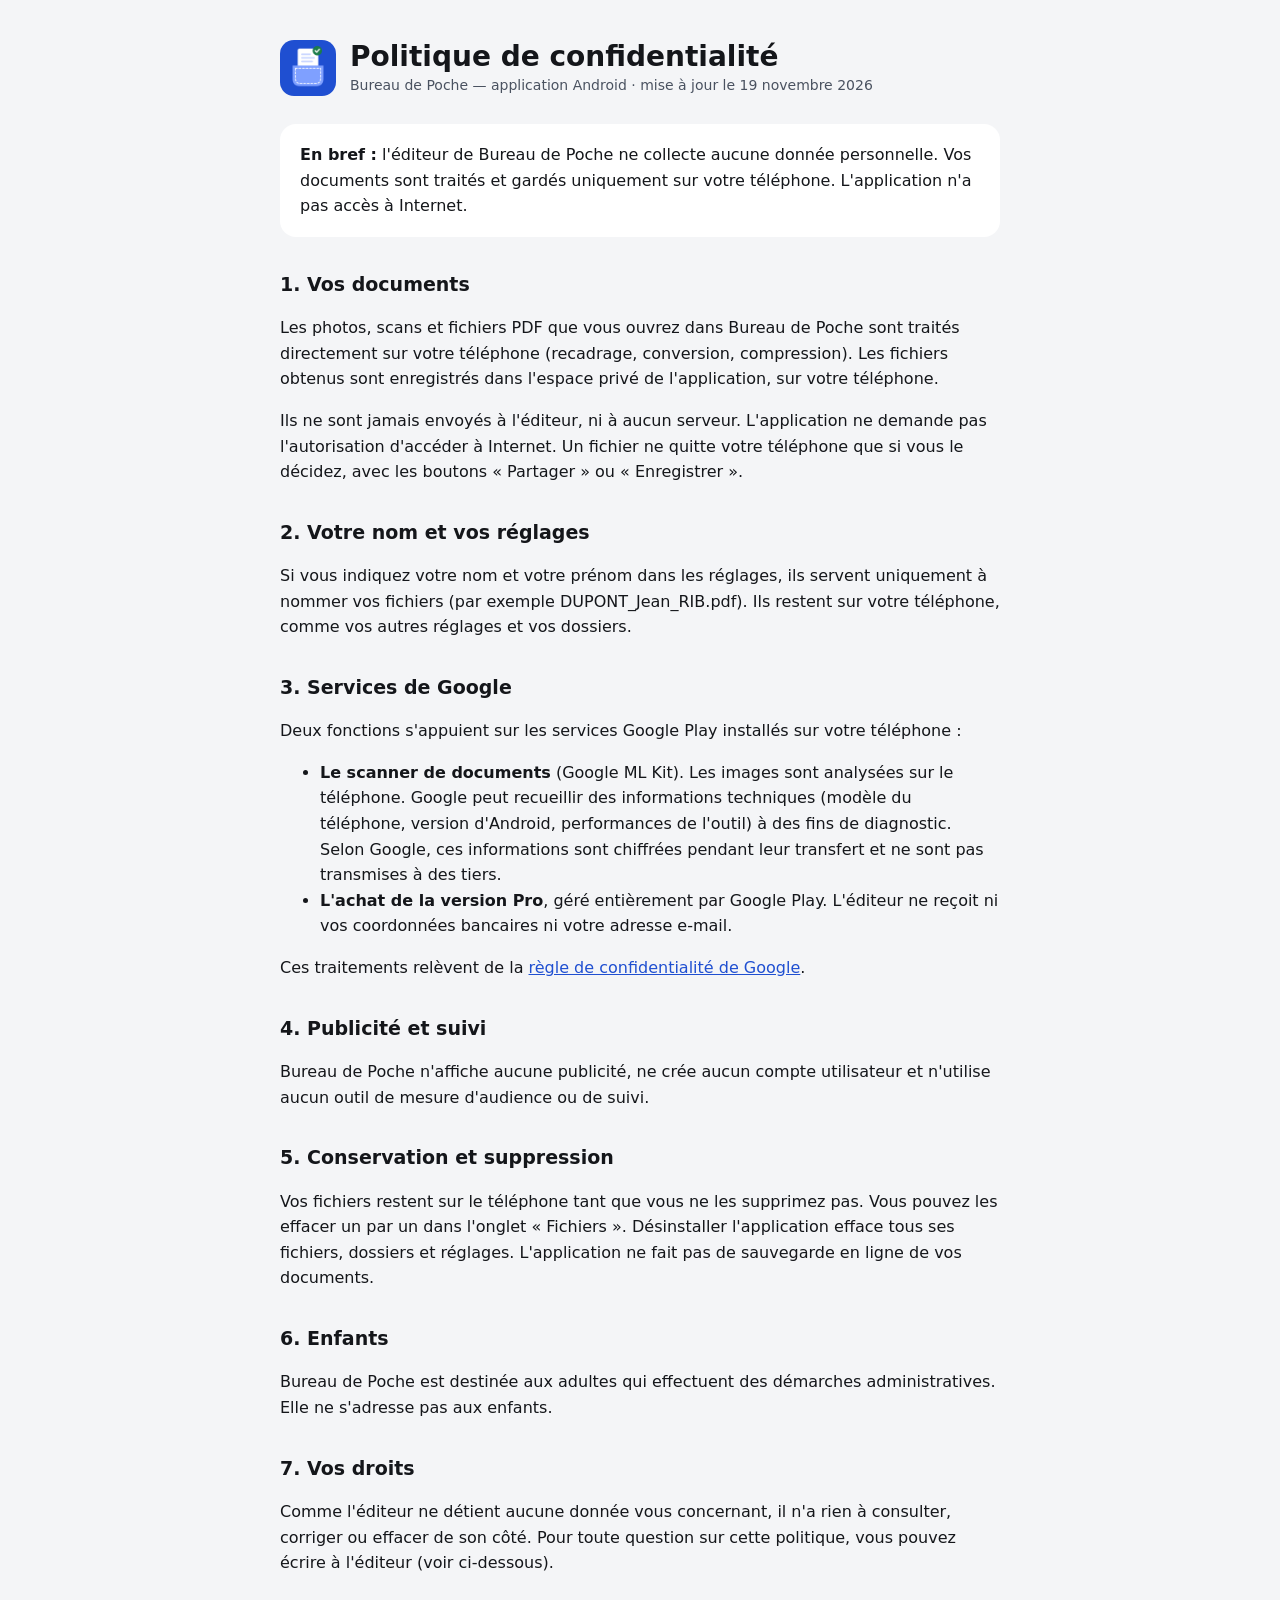
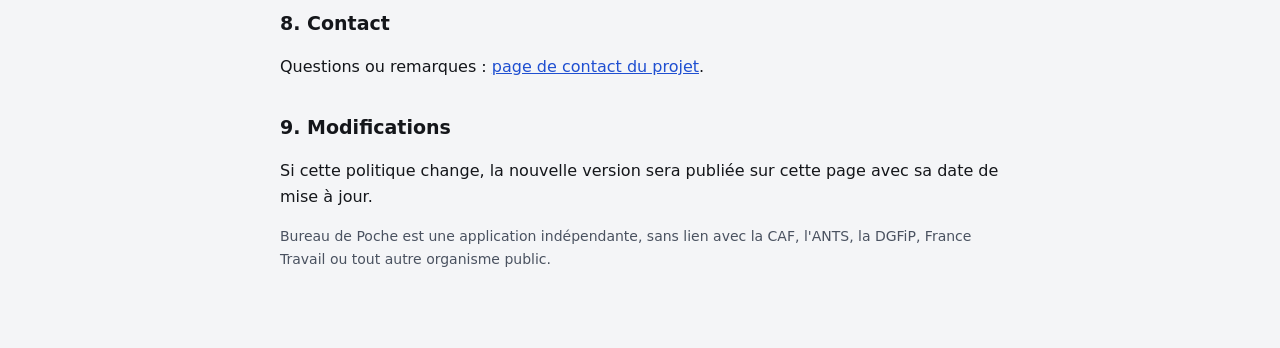
==== docs/confidentialite.html @ 34bbef85 "Politique de confidentialité (GitHub Pages) et visuels du Play Store Co-Authored-By: Claude Opus 5.5" ====
<!doctype html>
<html lang="fr">
<head>
<meta charset="utf-8">
<meta name="viewport" content="width=device-width, initial-scale=1">
<title>Politique de confidentialité — Bureau de Poche</title>
<link rel="stylesheet" href="style.css">
</head>
<body>
<main>
<header><img src="icone.png" alt=""><div><h1>Politique de confidentialité</h1><div class="discret">Bureau de Poche — application Android · mise à jour le 19 novembre 2026</div></div></header>

<div class="carte"><strong>En bref :</strong> l'éditeur de Bureau de Poche ne collecte aucune donnée personnelle. Vos documents sont traités et gardés uniquement sur votre téléphone. L'application n'a pas accès à Internet.</div>

<h2>1. Vos documents</h2>
<p>Les photos, scans et fichiers PDF que vous ouvrez dans Bureau de Poche sont traités directement sur votre téléphone (recadrage, conversion, compression). Les fichiers obtenus sont enregistrés dans l'espace privé de l'application, sur votre téléphone.</p>
<p>Ils ne sont jamais envoyés à l'éditeur, ni à aucun serveur. L'application ne demande pas l'autorisation d'accéder à Internet. Un fichier ne quitte votre téléphone que si vous le décidez, avec les boutons « Partager » ou « Enregistrer ».</p>

<h2>2. Votre nom et vos réglages</h2>
<p>Si vous indiquez votre nom et votre prénom dans les réglages, ils servent uniquement à nommer vos fichiers (par exemple DUPONT_Jean_RIB.pdf). Ils restent sur votre téléphone, comme vos autres réglages et vos dossiers.</p>

<h2>3. Services de Google</h2>
<p>Deux fonctions s'appuient sur les services Google Play installés sur votre téléphone :</p>
<ul>
<li><strong>Le scanner de documents</strong> (Google ML Kit). Les images sont analysées sur le téléphone. Google peut recueillir des informations techniques (modèle du téléphone, version d'Android, performances de l'outil) à des fins de diagnostic. Selon Google, ces informations sont chiffrées pendant leur transfert et ne sont pas transmises à des tiers.</li>
<li><strong>L'achat de la version Pro</strong>, géré entièrement par Google Play. L'éditeur ne reçoit ni vos coordonnées bancaires ni votre adresse e-mail.</li>
</ul>
<p>Ces traitements relèvent de la <a href="https://policies.google.com/privacy?hl=fr">règle de confidentialité de Google</a>.</p>

<h2>4. Publicité et suivi</h2>
<p>Bureau de Poche n'affiche aucune publicité, ne crée aucun compte utilisateur et n'utilise aucun outil de mesure d'audience ou de suivi.</p>

<h2>5. Conservation et suppression</h2>
<p>Vos fichiers restent sur le téléphone tant que vous ne les supprimez pas. Vous pouvez les effacer un par un dans l'onglet « Fichiers ». Désinstaller l'application efface tous ses fichiers, dossiers et réglages. L'application ne fait pas de sauvegarde en ligne de vos documents.</p>

<h2>6. Enfants</h2>
<p>Bureau de Poche est destinée aux adultes qui effectuent des démarches administratives. Elle ne s'adresse pas aux enfants.</p>

<h2>7. Vos droits</h2>
<p>Comme l'éditeur ne détient aucune donnée vous concernant, il n'a rien à consulter, corriger ou effacer de son côté. Pour toute question sur cette politique, vous pouvez écrire à l'éditeur (voir ci-dessous).</p>

<h2>8. Contact</h2>
<p>Questions ou remarques : <a href="https://github.com/kidbeny-web/bureau-de-poche/issues">page de contact du projet</a>.</p>

<h2>9. Modifications</h2>
<p>Si cette politique change, la nouvelle version sera publiée sur cette page avec sa date de mise à jour.</p>

<p class="discret">Bureau de Poche est une application indépendante, sans lien avec la CAF, l'ANTS, la DGFiP, France Travail ou tout autre organisme public.</p>
</main>
</body>
</html>
---- docs/style.css ----
body{margin:0;background:#F4F5F7;color:#14161A;font-family:Inter,system-ui,-apple-system,"Segoe UI",Roboto,sans-serif;line-height:1.6}
main{max-width:720px;margin:0 auto;padding:40px 20px 64px}
header{display:flex;align-items:center;gap:14px;margin-bottom:28px}
header img{width:56px;height:56px;border-radius:14px}
h1{font-size:28px;line-height:1.2;margin:0}
h2{font-size:19px;margin:32px 0 8px}
p,li{font-size:16px}
.carte{background:#fff;border-radius:16px;padding:18px 20px;margin:16px 0}
.discret{color:#4A5260;font-size:14px}
a{color:#1F4FD1}
@media (prefers-color-scheme:dark){body{background:#0F1114;color:#F2F3F5}.carte{background:#1A1D22}.discret{color:#A7AEBB}a{color:#93B1FF}}
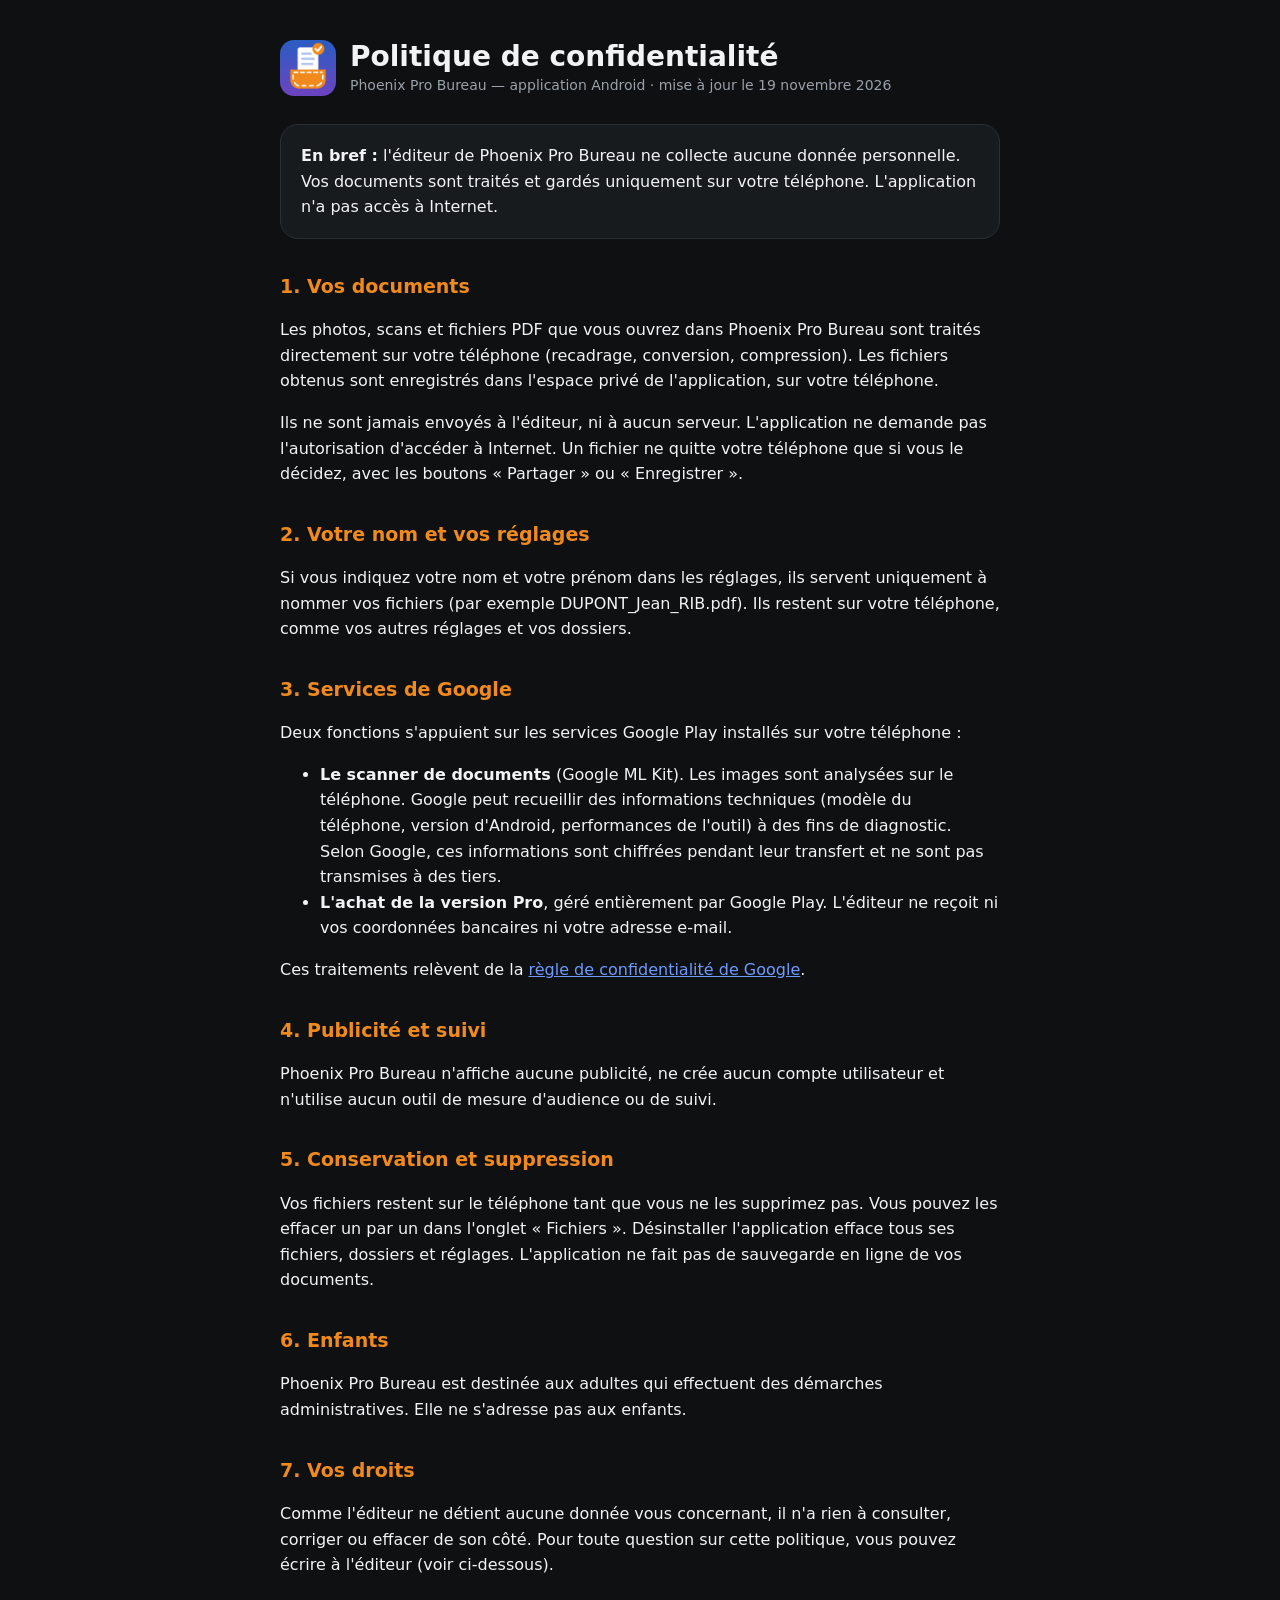
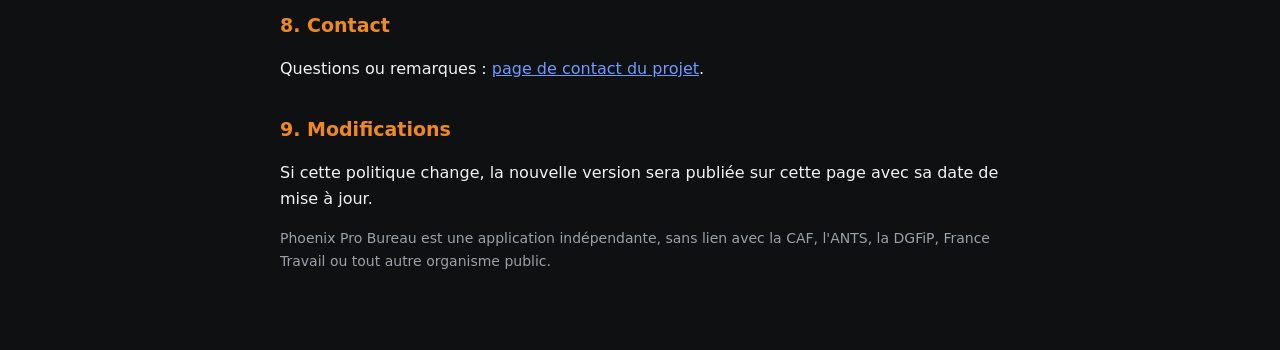
==== commit 36cddf00: "Phoenix Pro Bureau : couleurs, interface et icône de la gamme Phoenix Pro (sombre, accent orange) Co" ====
--- a/docs/confidentialite.html
+++ b/docs/confidentialite.html
@@ -3,17 +3,17 @@
 <head>
 <meta charset="utf-8">
 <meta name="viewport" content="width=device-width, initial-scale=1">
-<title>Politique de confidentialité — Bureau de Poche</title>
+<title>Politique de confidentialité — Phoenix Pro Bureau</title>
 <link rel="stylesheet" href="style.css">
 </head>
 <body>
 <main>
-<header><img src="icone.png" alt=""><div><h1>Politique de confidentialité</h1><div class="discret">Bureau de Poche — application Android · mise à jour le 19 novembre 2026</div></div></header>
+<header><img src="icone.png" alt=""><div><h1>Politique de confidentialité</h1><div class="discret">Phoenix Pro Bureau — application Android · mise à jour le 19 novembre 2026</div></div></header>
 
-<div class="carte"><strong>En bref :</strong> l'éditeur de Bureau de Poche ne collecte aucune donnée personnelle. Vos documents sont traités et gardés uniquement sur votre téléphone. L'application n'a pas accès à Internet.</div>
+<div class="carte"><strong>En bref :</strong> l'éditeur de Phoenix Pro Bureau ne collecte aucune donnée personnelle. Vos documents sont traités et gardés uniquement sur votre téléphone. L'application n'a pas accès à Internet.</div>
 
 <h2>1. Vos documents</h2>
-<p>Les photos, scans et fichiers PDF que vous ouvrez dans Bureau de Poche sont traités directement sur votre téléphone (recadrage, conversion, compression). Les fichiers obtenus sont enregistrés dans l'espace privé de l'application, sur votre téléphone.</p>
+<p>Les photos, scans et fichiers PDF que vous ouvrez dans Phoenix Pro Bureau sont traités directement sur votre téléphone (recadrage, conversion, compression). Les fichiers obtenus sont enregistrés dans l'espace privé de l'application, sur votre téléphone.</p>
 <p>Ils ne sont jamais envoyés à l'éditeur, ni à aucun serveur. L'application ne demande pas l'autorisation d'accéder à Internet. Un fichier ne quitte votre téléphone que si vous le décidez, avec les boutons « Partager » ou « Enregistrer ».</p>
 
 <h2>2. Votre nom et vos réglages</h2>
@@ -28,13 +28,13 @@
 <p>Ces traitements relèvent de la <a href="https://policies.google.com/privacy?hl=fr">règle de confidentialité de Google</a>.</p>
 
 <h2>4. Publicité et suivi</h2>
-<p>Bureau de Poche n'affiche aucune publicité, ne crée aucun compte utilisateur et n'utilise aucun outil de mesure d'audience ou de suivi.</p>
+<p>Phoenix Pro Bureau n'affiche aucune publicité, ne crée aucun compte utilisateur et n'utilise aucun outil de mesure d'audience ou de suivi.</p>
 
 <h2>5. Conservation et suppression</h2>
 <p>Vos fichiers restent sur le téléphone tant que vous ne les supprimez pas. Vous pouvez les effacer un par un dans l'onglet « Fichiers ». Désinstaller l'application efface tous ses fichiers, dossiers et réglages. L'application ne fait pas de sauvegarde en ligne de vos documents.</p>
 
 <h2>6. Enfants</h2>
-<p>Bureau de Poche est destinée aux adultes qui effectuent des démarches administratives. Elle ne s'adresse pas aux enfants.</p>
+<p>Phoenix Pro Bureau est destinée aux adultes qui effectuent des démarches administratives. Elle ne s'adresse pas aux enfants.</p>
 
 <h2>7. Vos droits</h2>
 <p>Comme l'éditeur ne détient aucune donnée vous concernant, il n'a rien à consulter, corriger ou effacer de son côté. Pour toute question sur cette politique, vous pouvez écrire à l'éditeur (voir ci-dessous).</p>
@@ -45,7 +45,7 @@
 <h2>9. Modifications</h2>
 <p>Si cette politique change, la nouvelle version sera publiée sur cette page avec sa date de mise à jour.</p>
 
-<p class="discret">Bureau de Poche est une application indépendante, sans lien avec la CAF, l'ANTS, la DGFiP, France Travail ou tout autre organisme public.</p>
+<p class="discret">Phoenix Pro Bureau est une application indépendante, sans lien avec la CAF, l'ANTS, la DGFiP, France Travail ou tout autre organisme public.</p>
 </main>
 </body>
 </html>
--- a/docs/style.css
+++ b/docs/style.css
@@ -1,11 +1,10 @@
-body{margin:0;background:#F4F5F7;color:#14161A;font-family:Inter,system-ui,-apple-system,"Segoe UI",Roboto,sans-serif;line-height:1.6}
+body{margin:0;background:#0E1012;color:#F1F3F4;font-family:Inter,system-ui,-apple-system,"Segoe UI",Roboto,sans-serif;line-height:1.6}
 main{max-width:720px;margin:0 auto;padding:40px 20px 64px}
 header{display:flex;align-items:center;gap:14px;margin-bottom:28px}
 header img{width:56px;height:56px;border-radius:14px}
 h1{font-size:28px;line-height:1.2;margin:0}
-h2{font-size:19px;margin:32px 0 8px}
+h2{font-size:19px;margin:32px 0 8px;color:#F08A1C}
 p,li{font-size:16px}
-.carte{background:#fff;border-radius:16px;padding:18px 20px;margin:16px 0}
-.discret{color:#4A5260;font-size:14px}
-a{color:#1F4FD1}
-@media (prefers-color-scheme:dark){body{background:#0F1114;color:#F2F3F5}.carte{background:#1A1D22}.discret{color:#A7AEBB}a{color:#93B1FF}}
+.carte{background:#181B1E;border:1px solid #2A2F35;border-radius:18px;padding:18px 20px;margin:16px 0}
+.discret{color:#9AA1A8;font-size:14px}
+a{color:#6F9BFF}
